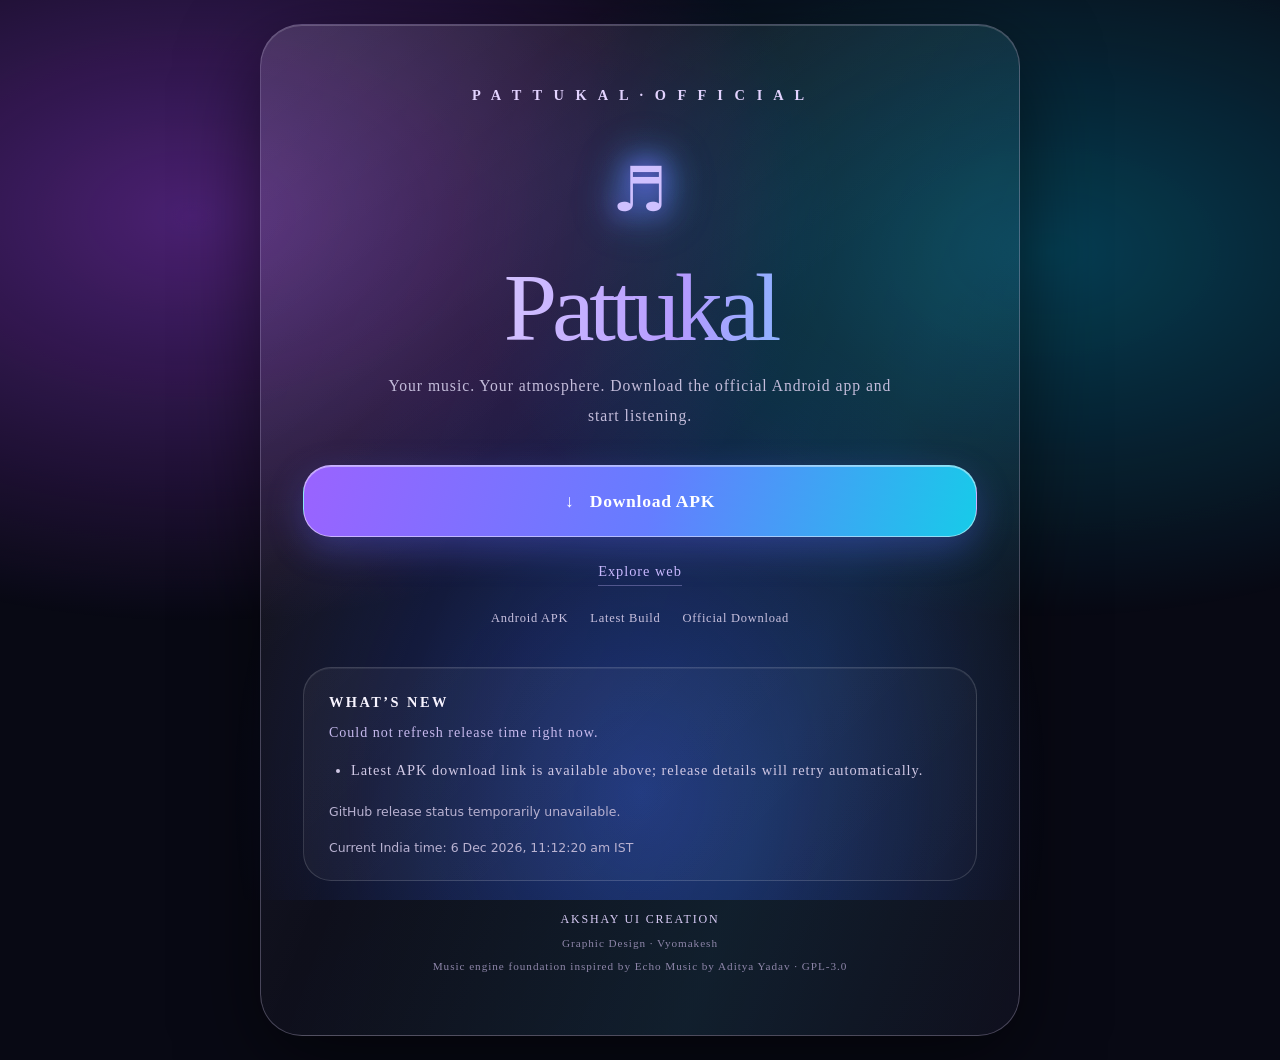
==== docs/index.html @ b59ab459 "Karaoke, liquid Up Next, waves background, slider styles, round like/download, language songs, sharp" ====
<!doctype html><html lang="en"><head><meta charset="utf-8"><meta name="viewport" content="width=device-width,initial-scale=1"><meta name="theme-color" content="#090914"><meta name="description" content="Official Pattukal Android app download, latest APK release time and update notes."><title>Pattukal — Official Music App</title><style>
:root{color-scheme:dark;--text:#f8f4ff;--muted:#c4bddb;--violet:#9c67ff;--cyan:#20d8f2;--blue:#347dff}
*{box-sizing:border-box}body{margin:0;min-height:100svh;padding:24px 14px;background:#080914;color:var(--text);font:16px/1.75 Georgia,"Times New Roman",serif;letter-spacing:.06em;display:flex;justify-content:center;align-items:flex-start}
body:before{content:"";position:fixed;inset:0;z-index:-1;background:radial-gradient(ellipse at 15% 24%,#a34aff66,transparent 42%),radial-gradient(ellipse at 82% 28%,#00c9ff44,transparent 40%),radial-gradient(ellipse at 50% 88%,#3658ff66,transparent 45%);filter:saturate(1.2)}
.shell{position:relative;width:min(760px,100%);padding:clamp(26px,6vw,58px) clamp(20px,4vw,42px);text-align:center;border:1px solid #e4d8ff44;border-radius:42px;background:linear-gradient(145deg,#ffffff17,#ffffff07 42%,#bdaaff0b);box-shadow:0 24px 80px #0008,inset 0 1px #ffffff30;overflow:hidden}
.shell:before{content:"";position:absolute;inset:0;pointer-events:none;border-radius:inherit;background:linear-gradient(110deg,#d7b6ff13,transparent 34%,#23d9ff13 70%,transparent)}
.inner{position:relative}.wordmark{font-size:.9rem;letter-spacing:.28em;font-weight:bold;color:#e3d3ff}.headphones{margin:28px auto 22px;width:100px;height:100px;display:grid;place-items:center;font-family:system-ui,sans-serif;font-size:62px;border-radius:32px;color:#cfc0ff;text-shadow:0 0 24px #8c5dff,0 0 40px #00dfff;filter:drop-shadow(0 0 18px #8261ff66)}
h1{font-size:clamp(3.5rem,11vw,6rem);line-height:1.05;letter-spacing:-.055em;margin:18px 0 12px;font-weight:500;background:linear-gradient(95deg,#f6edff,#b49aff 56%,#45dfff);color:transparent;background-clip:text}
.subtitle{max-width:530px;margin:0 auto;color:var(--muted);font-size:.98rem;line-height:1.9}
.download{display:flex;align-items:center;justify-content:center;gap:12px;width:100%;margin:34px auto 20px;padding:20px 16px;border:1px solid #ffffff80;border-radius:28px;background:linear-gradient(105deg,#9a63ff,#657dff 52%,#17cbe9);color:white;text-decoration:none;font-size:1.1rem;font-weight:bold;letter-spacing:.04em;box-shadow:0 12px 36px #5d68ff55,inset 0 1px #ffffff70;transition:transform .2s,box-shadow .2s}
.download:hover{transform:translateY(-2px);box-shadow:0 18px 42px #31cfff55}.link{display:inline-block;color:#c9b9ff;text-decoration:none;border-bottom:1px solid #c9b9ff55;font-size:.9rem}
.badges{display:flex;justify-content:center;flex-wrap:wrap;gap:22px;margin:22px 0 38px;color:#c9c1df;font-size:.78rem;letter-spacing:.06em}
.update{padding:22px 25px;text-align:left;border:1px solid #ffffff25;border-radius:28px;background:linear-gradient(135deg,#ffffff0c,#ffffff04);box-shadow:inset 0 1px #ffffff12}
.update h2{font-size:.9rem;letter-spacing:.17em;margin:0 0 4px}.stamp{color:#c6b9ed;font-size:.88rem;margin-bottom:12px}.update ul{margin:8px 0 0;padding-left:22px;color:#d0c8e5;font-size:.9rem;overflow-wrap:anywhere}.update li{padding:2px 0 4px}.foot{margin-top:28px;color:#d8cbf5;font-size:.75rem;letter-spacing:.15em}.subfoot{color:#8e86a9;font-size:.7rem;margin-top:4px}.meta{margin-top:14px;color:#b9b2d1;font: .78rem/1.7 system-ui,sans-serif;letter-spacing:0}
@media(max-width:420px){body{padding:16px 10px}.shell{border-radius:32px}.badges{gap:12px}.update{padding:18px}.download{border-radius:22px}}
@media(prefers-reduced-motion:reduce){*,*:before,*:after{transition:none!important}}
</style></head><body><main class="shell"><div class="inner">
<div class="wordmark">P A T T U K A L · O F F I C I A L</div><div class="headphones" aria-hidden="true">♬</div>
<h1>Pattukal</h1><p class="subtitle">Your music. Your atmosphere. Download the official Android app and start listening.</p>
<a class="download" href="https://github.com/T902968/pattukal-listen/releases/download/latest/pattukal.apk">↓ &nbsp; Download APK</a>
<a class="link" href="./pattukal-official-music-app-download.html">Explore web</a>
<div class="badges"><span>Android APK</span><span>Latest Build</span><span>Official Download</span></div>
<section class="update"><h2>WHAT’S NEW</h2><div class="stamp" id="release-time">Loading latest release time…</div><ul id="release-notes"><li>Loading the latest published update notes…</li></ul><div class="meta" id="release-meta">Checking the latest APK from GitHub…</div><div class="meta" id="clock">Current India time: loading…</div></section>
<div class="foot">AKSHAY UI CREATION</div><div class="subfoot">Graphic Design · Vyomakesh</div><div class="subfoot">Music engine foundation inspired by Echo Music by Aditya Yadav · GPL-3.0</div>
</div></main>
<script>
const timeEl=document.getElementById("release-time"),notesEl=document.getElementById("release-notes"),metaEl=document.getElementById("release-meta"),clockEl=document.getElementById("clock");
const timeFmt={dateStyle:"medium",timeStyle:"short",timeZone:"Asia/Kolkata"};
function tick(){clockEl.textContent="Current India time: "+new Intl.DateTimeFormat("en-IN",{dateStyle:"medium",timeStyle:"medium",timeZone:"Asia/Kolkata"}).format(new Date())+" IST"}tick();setInterval(tick,1000);
async function refreshRelease(){try{const res=await fetch("https://api.github.com/repos/T902968/pattukal-listen/releases/tags/latest?t="+Date.now(),{cache:"no-store",headers:{"Accept":"application/vnd.github+json"}});if(!res.ok)throw Error("Release API "+res.status);const r=await res.json();const asset=(r.assets||[]).find(x=>x.name==="pattukal.apk");const d=r.published_at||r.updated_at||r.created_at;timeEl.textContent=d?"Released "+new Intl.DateTimeFormat("en-IN",timeFmt).format(new Date(d))+" IST":"Release time unavailable";const body=(r.body||"").replace(/\\n/g,"\n").replace(/\r/g,"");let items=body.split("\n").map(s=>s.replace(/^\s*[-*•]\s*/,"").trim()).filter(s=>s.length>0&&! /^(new in pattukal:?|pattukal version:|pattukal build:|latest pattukal download\.?|apk built by android ci|release updated:|apk size:|android ci|apk source|source commit|this release is published only)/i.test(s));if(!items.length)items=["Latest update notes will appear here shortly."];notesEl.replaceChildren();for(const item of items.slice(0,24)){const li=document.createElement("li");li.textContent=item;notesEl.appendChild(li)}metaEl.textContent="APK size "+(asset?(asset.size/1048576).toFixed(1)+" MB":"unavailable")+" · Released "+(d?new Intl.DateTimeFormat("en-IN",timeFmt).format(new Date(d))+" IST":"");}catch(e){timeEl.textContent="Could not refresh release time right now.";notesEl.replaceChildren();const li=document.createElement("li");li.textContent="Latest APK download link is available above; release details will retry automatically.";notesEl.appendChild(li);metaEl.textContent="GitHub release status temporarily unavailable."}}
refreshRelease();setInterval(refreshRelease,60000);
</script></body></html>
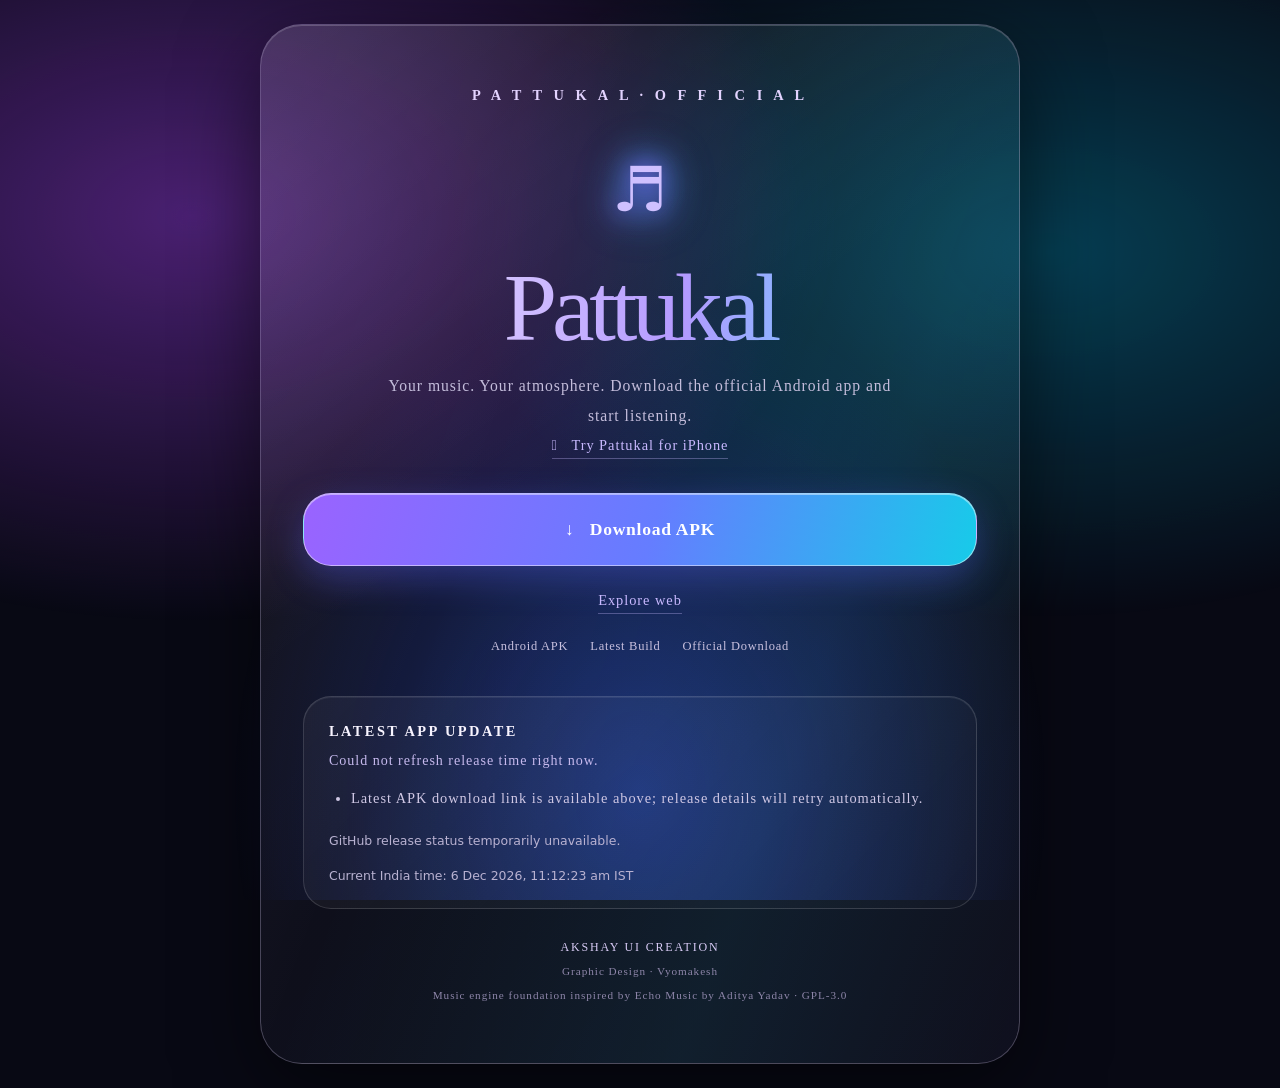
==== commit 11fd146a: "Add iPhone web app link to download page" ====
--- a/docs/index.html
+++ b/docs/index.html
@@ -17,16 +17,16 @@
 </style></head><body><main class="shell"><div class="inner">
 <div class="wordmark">P A T T U K A L · O F F I C I A L</div><div class="headphones" aria-hidden="true">♬</div>
 <h1>Pattukal</h1><p class="subtitle">Your music. Your atmosphere. Download the official Android app and start listening.</p>
-<a class="download" href="https://github.com/T902968/pattukal-listen/releases/download/latest/pattukal.apk">↓ &nbsp; Download APK</a>
+<a class="link" href="../ios/"> &nbsp; Try Pattukal for iPhone</a><a  class="download" href="https://github.com/T902968/pattukal-listen/releases/download/latest/pattukal.apk">↓ &nbsp; Download APK</a>
 <a class="link" href="./pattukal-official-music-app-download.html">Explore web</a>
 <div class="badges"><span>Android APK</span><span>Latest Build</span><span>Official Download</span></div>
-<section class="update"><h2>WHAT’S NEW</h2><div class="stamp" id="release-time">Loading latest release time…</div><ul id="release-notes"><li>Loading the latest published update notes…</li></ul><div class="meta" id="release-meta">Checking the latest APK from GitHub…</div><div class="meta" id="clock">Current India time: loading…</div></section>
+<section class="update"><h2>LATEST APP UPDATE</h2><div class="stamp" id="release-time">Loading latest release time…</div><ul id="release-notes"><li>Loading the latest published update notes…</li></ul><div class="meta" id="release-meta">Checking the latest APK from GitHub…</div><div class="meta" id="clock">Current India time: loading…</div></section>
 <div class="foot">AKSHAY UI CREATION</div><div class="subfoot">Graphic Design · Vyomakesh</div><div class="subfoot">Music engine foundation inspired by Echo Music by Aditya Yadav · GPL-3.0</div>
 </div></main>
 <script>
 const timeEl=document.getElementById("release-time"),notesEl=document.getElementById("release-notes"),metaEl=document.getElementById("release-meta"),clockEl=document.getElementById("clock");
 const timeFmt={dateStyle:"medium",timeStyle:"short",timeZone:"Asia/Kolkata"};
 function tick(){clockEl.textContent="Current India time: "+new Intl.DateTimeFormat("en-IN",{dateStyle:"medium",timeStyle:"medium",timeZone:"Asia/Kolkata"}).format(new Date())+" IST"}tick();setInterval(tick,1000);
-async function refreshRelease(){try{const res=await fetch("https://api.github.com/repos/T902968/pattukal-listen/releases/tags/latest?t="+Date.now(),{cache:"no-store",headers:{"Accept":"application/vnd.github+json"}});if(!res.ok)throw Error("Release API "+res.status);const r=await res.json();const asset=(r.assets||[]).find(x=>x.name==="pattukal.apk");const d=r.published_at||r.updated_at||r.created_at;timeEl.textContent=d?"Released "+new Intl.DateTimeFormat("en-IN",timeFmt).format(new Date(d))+" IST":"Release time unavailable";const body=(r.body||"").replace(/\\n/g,"\n").replace(/\r/g,"");let items=body.split("\n").map(s=>s.replace(/^\s*[-*•]\s*/,"").trim()).filter(s=>s.length>0&&! /^(new in pattukal:?|pattukal version:|pattukal build:|latest pattukal download\.?|apk built by android ci|release updated:|apk size:|android ci|apk source|source commit|this release is published only)/i.test(s));if(!items.length)items=["Latest update notes will appear here shortly."];notesEl.replaceChildren();for(const item of items.slice(0,24)){const li=document.createElement("li");li.textContent=item;notesEl.appendChild(li)}metaEl.textContent="APK size "+(asset?(asset.size/1048576).toFixed(1)+" MB":"unavailable")+" · Released "+(d?new Intl.DateTimeFormat("en-IN",timeFmt).format(new Date(d))+" IST":"");}catch(e){timeEl.textContent="Could not refresh release time right now.";notesEl.replaceChildren();const li=document.createElement("li");li.textContent="Latest APK download link is available above; release details will retry automatically.";notesEl.appendChild(li);metaEl.textContent="GitHub release status temporarily unavailable."}}
+async function refreshRelease(){try{const res=await fetch("https://api.github.com/repos/T902968/pattukal-listen/releases/tags/latest?t="+Date.now(),{cache:"no-store",headers:{"Accept":"application/vnd.github+json"}});if(!res.ok)throw Error("Release API "+res.status);const r=await res.json();const asset=(r.assets||[]).find(x=>x.name==="pattukal.apk");const d=r.published_at||r.updated_at||r.created_at;timeEl.textContent=d?"Released "+new Intl.DateTimeFormat("en-IN",timeFmt).format(new Date(d))+" IST":"Release time unavailable";const body=(r.body||"").replace(/\\n/g,"\n").replace(/\r/g,"");let items=body.split("\n").map(s=>s.replace(/^\s*[-*•]\s*/,"").trim()).filter(s=>s.length>0&&! /^(new in pattukal:?|pattukal version:|pattukal build:|latest pattukal download\.?|apk built by android ci|release updated:|this release is published only)/i.test(s));if(!items.length)items=["Pattukal Music Info: quick access to song, album, and artist details.","Pattukal Daily Mix and Pattukal Taste AI: clearer taste-based music discovery labels.","Skip This Forever: clearer controls for managing blocked artists.","Pattukal Extensions: extension-source settings and playback stream-resolution fallback.","Pattukal Flex Speed: playback speed control from 0.25x to 2x with linked pitch.","Pattukal Hi-Fi Output: clearer USB DAC output settings."];notesEl.replaceChildren();for(const item of items.slice(0,5)){const li=document.createElement("li");li.textContent=item;notesEl.appendChild(li)}metaEl.textContent="Build "+(r.tag_name||"latest")+" · APK "+(asset?(asset.size/1048576).toFixed(1)+" MB":"details unavailable")+" · Auto-refreshes every minute";}catch(e){timeEl.textContent="Could not refresh release time right now.";notesEl.replaceChildren();const li=document.createElement("li");li.textContent="Latest APK download link is available above; release details will retry automatically.";notesEl.appendChild(li);metaEl.textContent="GitHub release status temporarily unavailable."}}
 refreshRelease();setInterval(refreshRelease,60000);
 </script></body></html>
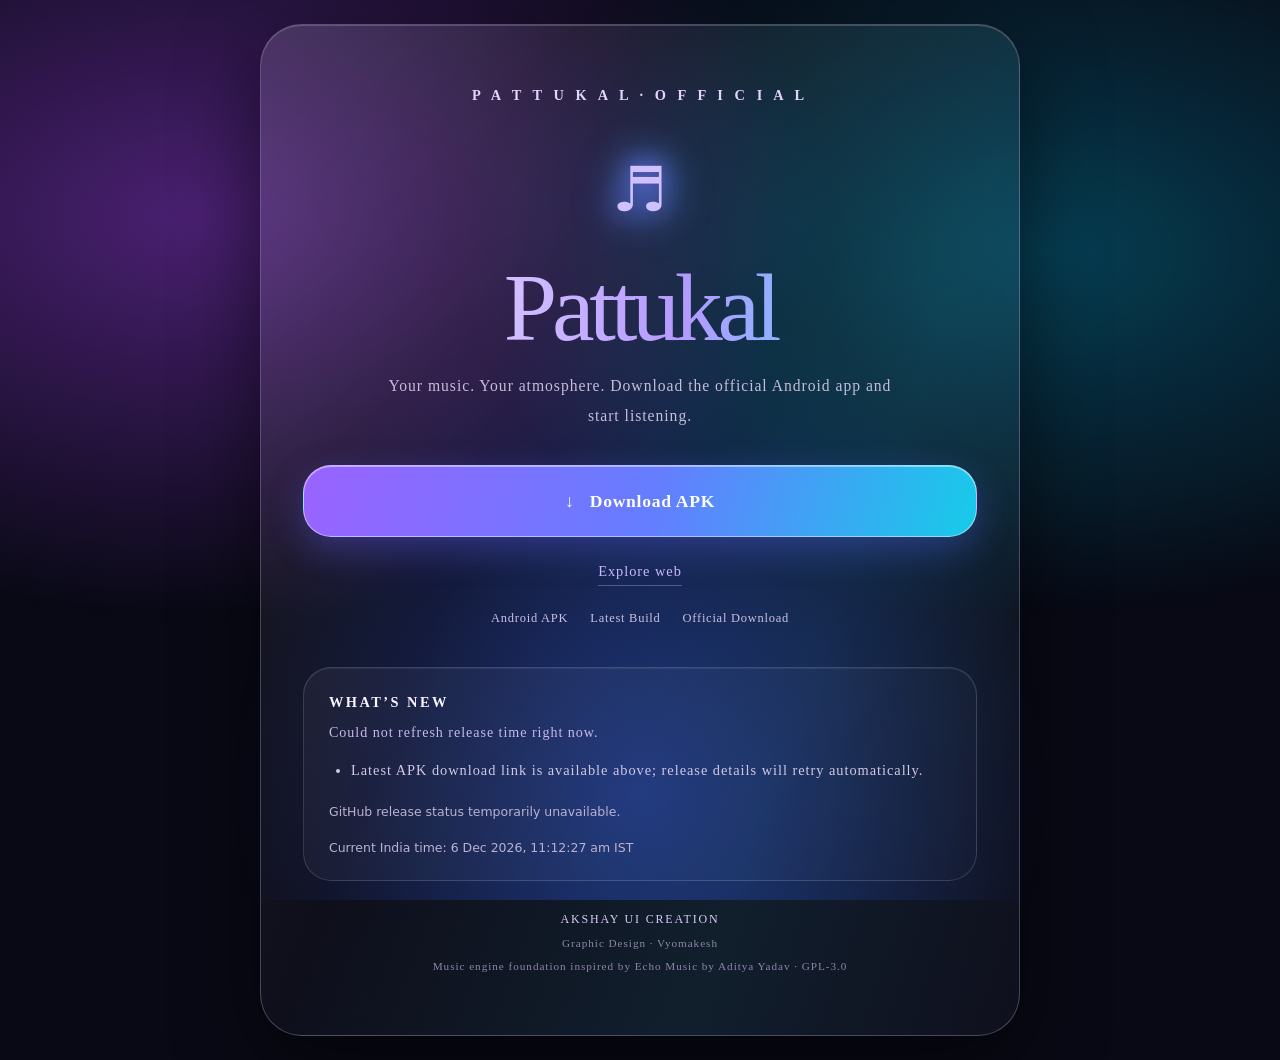
==== commit 34f0ba44: "Karaoke lyrics stage, liquid Up Next, slider styles, round like/download, no outlines, sharper Kai, " ====
--- a/docs/index.html
+++ b/docs/index.html
@@ -17,16 +17,16 @@
 </style></head><body><main class="shell"><div class="inner">
 <div class="wordmark">P A T T U K A L · O F F I C I A L</div><div class="headphones" aria-hidden="true">♬</div>
 <h1>Pattukal</h1><p class="subtitle">Your music. Your atmosphere. Download the official Android app and start listening.</p>
-<a class="link" href="../ios/"> &nbsp; Try Pattukal for iPhone</a><a  class="download" href="https://github.com/T902968/pattukal-listen/releases/download/latest/pattukal.apk">↓ &nbsp; Download APK</a>
+<a class="download" href="https://github.com/T902968/pattukal-listen/releases/download/latest/pattukal.apk">↓ &nbsp; Download APK</a>
 <a class="link" href="./pattukal-official-music-app-download.html">Explore web</a>
 <div class="badges"><span>Android APK</span><span>Latest Build</span><span>Official Download</span></div>
-<section class="update"><h2>LATEST APP UPDATE</h2><div class="stamp" id="release-time">Loading latest release time…</div><ul id="release-notes"><li>Loading the latest published update notes…</li></ul><div class="meta" id="release-meta">Checking the latest APK from GitHub…</div><div class="meta" id="clock">Current India time: loading…</div></section>
+<section class="update"><h2>WHAT’S NEW</h2><div class="stamp" id="release-time">Loading latest release time…</div><ul id="release-notes"><li>Loading the latest published update notes…</li></ul><div class="meta" id="release-meta">Checking the latest APK from GitHub…</div><div class="meta" id="clock">Current India time: loading…</div></section>
 <div class="foot">AKSHAY UI CREATION</div><div class="subfoot">Graphic Design · Vyomakesh</div><div class="subfoot">Music engine foundation inspired by Echo Music by Aditya Yadav · GPL-3.0</div>
 </div></main>
 <script>
 const timeEl=document.getElementById("release-time"),notesEl=document.getElementById("release-notes"),metaEl=document.getElementById("release-meta"),clockEl=document.getElementById("clock");
 const timeFmt={dateStyle:"medium",timeStyle:"short",timeZone:"Asia/Kolkata"};
 function tick(){clockEl.textContent="Current India time: "+new Intl.DateTimeFormat("en-IN",{dateStyle:"medium",timeStyle:"medium",timeZone:"Asia/Kolkata"}).format(new Date())+" IST"}tick();setInterval(tick,1000);
-async function refreshRelease(){try{const res=await fetch("https://api.github.com/repos/T902968/pattukal-listen/releases/tags/latest?t="+Date.now(),{cache:"no-store",headers:{"Accept":"application/vnd.github+json"}});if(!res.ok)throw Error("Release API "+res.status);const r=await res.json();const asset=(r.assets||[]).find(x=>x.name==="pattukal.apk");const d=r.published_at||r.updated_at||r.created_at;timeEl.textContent=d?"Released "+new Intl.DateTimeFormat("en-IN",timeFmt).format(new Date(d))+" IST":"Release time unavailable";const body=(r.body||"").replace(/\\n/g,"\n").replace(/\r/g,"");let items=body.split("\n").map(s=>s.replace(/^\s*[-*•]\s*/,"").trim()).filter(s=>s.length>0&&! /^(new in pattukal:?|pattukal version:|pattukal build:|latest pattukal download\.?|apk built by android ci|release updated:|this release is published only)/i.test(s));if(!items.length)items=["Pattukal Music Info: quick access to song, album, and artist details.","Pattukal Daily Mix and Pattukal Taste AI: clearer taste-based music discovery labels.","Skip This Forever: clearer controls for managing blocked artists.","Pattukal Extensions: extension-source settings and playback stream-resolution fallback.","Pattukal Flex Speed: playback speed control from 0.25x to 2x with linked pitch.","Pattukal Hi-Fi Output: clearer USB DAC output settings."];notesEl.replaceChildren();for(const item of items.slice(0,5)){const li=document.createElement("li");li.textContent=item;notesEl.appendChild(li)}metaEl.textContent="Build "+(r.tag_name||"latest")+" · APK "+(asset?(asset.size/1048576).toFixed(1)+" MB":"details unavailable")+" · Auto-refreshes every minute";}catch(e){timeEl.textContent="Could not refresh release time right now.";notesEl.replaceChildren();const li=document.createElement("li");li.textContent="Latest APK download link is available above; release details will retry automatically.";notesEl.appendChild(li);metaEl.textContent="GitHub release status temporarily unavailable."}}
+async function refreshRelease(){try{const res=await fetch("https://api.github.com/repos/T902968/pattukal-listen/releases/tags/latest?t="+Date.now(),{cache:"no-store",headers:{"Accept":"application/vnd.github+json"}});if(!res.ok)throw Error("Release API "+res.status);const r=await res.json();const asset=(r.assets||[]).find(x=>x.name==="pattukal.apk");const d=r.published_at||r.updated_at||r.created_at;timeEl.textContent=d?"Released "+new Intl.DateTimeFormat("en-IN",timeFmt).format(new Date(d))+" IST":"Release time unavailable";const body=(r.body||"").replace(/\\n/g,"\n").replace(/\r/g,"");let items=body.split("\n").map(s=>s.replace(/^\s*[-*•]\s*/,"").trim()).filter(s=>s.length>0&&! /^(new in pattukal:?|pattukal version:|pattukal build:|latest pattukal download\.?|apk built by android ci|release updated:|apk size:|android ci|apk source|source commit|this release is published only)/i.test(s));if(!items.length)items=["Latest update notes will appear here shortly."];notesEl.replaceChildren();for(const item of items.slice(0,24)){const li=document.createElement("li");li.textContent=item;notesEl.appendChild(li)}metaEl.textContent="APK size "+(asset?(asset.size/1048576).toFixed(1)+" MB":"unavailable")+" · Released "+(d?new Intl.DateTimeFormat("en-IN",timeFmt).format(new Date(d))+" IST":"");}catch(e){timeEl.textContent="Could not refresh release time right now.";notesEl.replaceChildren();const li=document.createElement("li");li.textContent="Latest APK download link is available above; release details will retry automatically.";notesEl.appendChild(li);metaEl.textContent="GitHub release status temporarily unavailable."}}
 refreshRelease();setInterval(refreshRelease,60000);
 </script></body></html>
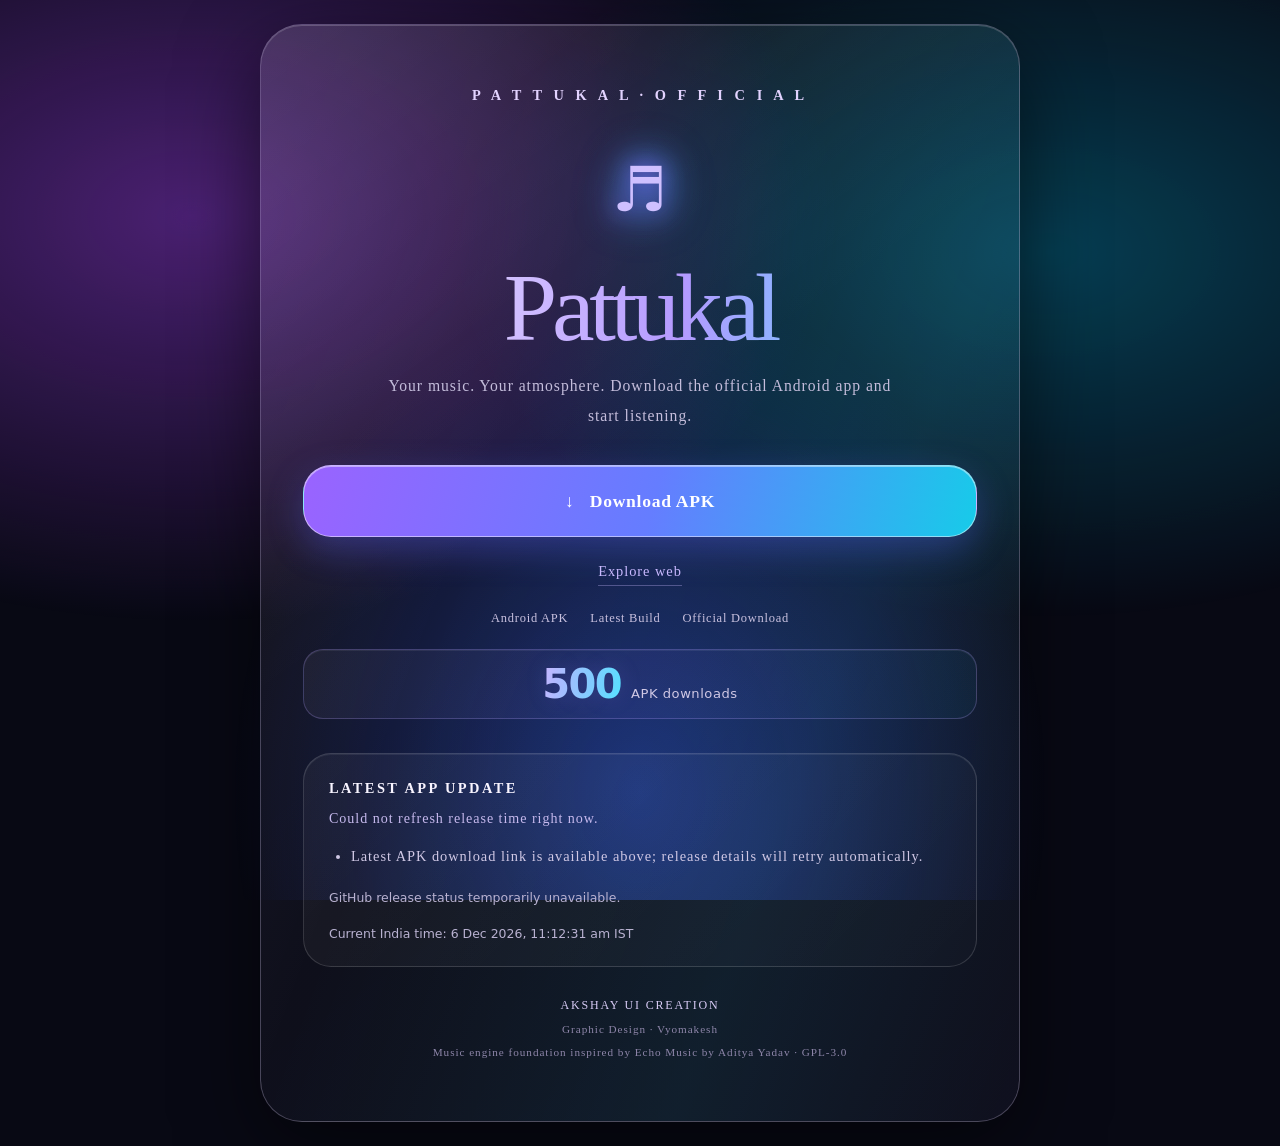
==== commit 73074ede: "Add live APK download counter starting at 500" ====
--- a/docs/index.html
+++ b/docs/index.html
@@ -10,6 +10,7 @@
 .download{display:flex;align-items:center;justify-content:center;gap:12px;width:100%;margin:34px auto 20px;padding:20px 16px;border:1px solid #ffffff80;border-radius:28px;background:linear-gradient(105deg,#9a63ff,#657dff 52%,#17cbe9);color:white;text-decoration:none;font-size:1.1rem;font-weight:bold;letter-spacing:.04em;box-shadow:0 12px 36px #5d68ff55,inset 0 1px #ffffff70;transition:transform .2s,box-shadow .2s}
 .download:hover{transform:translateY(-2px);box-shadow:0 18px 42px #31cfff55}.link{display:inline-block;color:#c9b9ff;text-decoration:none;border-bottom:1px solid #c9b9ff55;font-size:.9rem}
 .badges{display:flex;justify-content:center;flex-wrap:wrap;gap:22px;margin:22px 0 38px;color:#c9c1df;font-size:.78rem;letter-spacing:.06em}
+.download-counter{display:flex;align-items:baseline;justify-content:center;gap:10px;margin:-18px 0 34px;padding:14px 18px;border:1px solid #b9a1ff40;border-radius:20px;background:linear-gradient(120deg,#ffffff0c,#8d72ff12,#24d9f20b);box-shadow:inset 0 1px #ffffff12}.counter-number{font:700 clamp(1.8rem,6vw,2.5rem)/1 system-ui,sans-serif;letter-spacing:-.04em;background:linear-gradient(100deg,#cbb7ff,#53e7ff);color:transparent;background-clip:text;text-shadow:0 0 22px #8b72ff33}.counter-label{font: .82rem/1.4 system-ui,sans-serif;letter-spacing:.04em;color:#d0c8e5}
 .update{padding:22px 25px;text-align:left;border:1px solid #ffffff25;border-radius:28px;background:linear-gradient(135deg,#ffffff0c,#ffffff04);box-shadow:inset 0 1px #ffffff12}
 .update h2{font-size:.9rem;letter-spacing:.17em;margin:0 0 4px}.stamp{color:#c6b9ed;font-size:.88rem;margin-bottom:12px}.update ul{margin:8px 0 0;padding-left:22px;color:#d0c8e5;font-size:.9rem;overflow-wrap:anywhere}.update li{padding:2px 0 4px}.foot{margin-top:28px;color:#d8cbf5;font-size:.75rem;letter-spacing:.15em}.subfoot{color:#8e86a9;font-size:.7rem;margin-top:4px}.meta{margin-top:14px;color:#b9b2d1;font: .78rem/1.7 system-ui,sans-serif;letter-spacing:0}
 @media(max-width:420px){body{padding:16px 10px}.shell{border-radius:32px}.badges{gap:12px}.update{padding:18px}.download{border-radius:22px}}
@@ -20,13 +21,14 @@
 <a class="download" href="https://github.com/T902968/pattukal-listen/releases/download/latest/pattukal.apk">↓ &nbsp; Download APK</a>
 <a class="link" href="./pattukal-official-music-app-download.html">Explore web</a>
 <div class="badges"><span>Android APK</span><span>Latest Build</span><span>Official Download</span></div>
-<section class="update"><h2>WHAT’S NEW</h2><div class="stamp" id="release-time">Loading latest release time…</div><ul id="release-notes"><li>Loading the latest published update notes…</li></ul><div class="meta" id="release-meta">Checking the latest APK from GitHub…</div><div class="meta" id="clock">Current India time: loading…</div></section>
+<div class="download-counter" aria-live="polite"><span class="counter-number" id="download-count">500</span><span class="counter-label">APK downloads</span></div>
+<section class="update"><h2>LATEST APP UPDATE</h2><div class="stamp" id="release-time">Loading latest release time…</div><ul id="release-notes"><li>Loading the latest published update notes…</li></ul><div class="meta" id="release-meta">Checking the latest APK from GitHub…</div><div class="meta" id="clock">Current India time: loading…</div></section>
 <div class="foot">AKSHAY UI CREATION</div><div class="subfoot">Graphic Design · Vyomakesh</div><div class="subfoot">Music engine foundation inspired by Echo Music by Aditya Yadav · GPL-3.0</div>
 </div></main>
 <script>
-const timeEl=document.getElementById("release-time"),notesEl=document.getElementById("release-notes"),metaEl=document.getElementById("release-meta"),clockEl=document.getElementById("clock");
+const timeEl=document.getElementById("release-time"),notesEl=document.getElementById("release-notes"),metaEl=document.getElementById("release-meta"),clockEl=document.getElementById("clock"),downloadCountEl=document.getElementById("download-count");
 const timeFmt={dateStyle:"medium",timeStyle:"short",timeZone:"Asia/Kolkata"};
 function tick(){clockEl.textContent="Current India time: "+new Intl.DateTimeFormat("en-IN",{dateStyle:"medium",timeStyle:"medium",timeZone:"Asia/Kolkata"}).format(new Date())+" IST"}tick();setInterval(tick,1000);
-async function refreshRelease(){try{const res=await fetch("https://api.github.com/repos/T902968/pattukal-listen/releases/tags/latest?t="+Date.now(),{cache:"no-store",headers:{"Accept":"application/vnd.github+json"}});if(!res.ok)throw Error("Release API "+res.status);const r=await res.json();const asset=(r.assets||[]).find(x=>x.name==="pattukal.apk");const d=r.published_at||r.updated_at||r.created_at;timeEl.textContent=d?"Released "+new Intl.DateTimeFormat("en-IN",timeFmt).format(new Date(d))+" IST":"Release time unavailable";const body=(r.body||"").replace(/\\n/g,"\n").replace(/\r/g,"");let items=body.split("\n").map(s=>s.replace(/^\s*[-*•]\s*/,"").trim()).filter(s=>s.length>0&&! /^(new in pattukal:?|pattukal version:|pattukal build:|latest pattukal download\.?|apk built by android ci|release updated:|apk size:|android ci|apk source|source commit|this release is published only)/i.test(s));if(!items.length)items=["Latest update notes will appear here shortly."];notesEl.replaceChildren();for(const item of items.slice(0,24)){const li=document.createElement("li");li.textContent=item;notesEl.appendChild(li)}metaEl.textContent="APK size "+(asset?(asset.size/1048576).toFixed(1)+" MB":"unavailable")+" · Released "+(d?new Intl.DateTimeFormat("en-IN",timeFmt).format(new Date(d))+" IST":"");}catch(e){timeEl.textContent="Could not refresh release time right now.";notesEl.replaceChildren();const li=document.createElement("li");li.textContent="Latest APK download link is available above; release details will retry automatically.";notesEl.appendChild(li);metaEl.textContent="GitHub release status temporarily unavailable."}}
+async function refreshRelease(){try{const res=await fetch("https://api.github.com/repos/T902968/pattukal-listen/releases/tags/latest?t="+Date.now(),{cache:"no-store",headers:{"Accept":"application/vnd.github+json"}});if(!res.ok)throw Error("Release API "+res.status);const r=await res.json();const asset=(r.assets||[]).find(x=>x.name==="pattukal.apk");if(downloadCountEl){const actualDownloads=asset&&Number.isFinite(Number(asset.download_count))?Number(asset.download_count):0;downloadCountEl.textContent=(500+actualDownloads).toLocaleString("en-IN");}const d=r.published_at||r.updated_at||r.created_at;timeEl.textContent=d?"Released "+new Intl.DateTimeFormat("en-IN",timeFmt).format(new Date(d))+" IST":"Release time unavailable";const body=(r.body||"").replace(/\\n/g,"\n").replace(/\r/g,"");let items=body.split("\n").map(s=>s.replace(/^\s*[-*•]\s*/,"").trim()).filter(s=>s.length>0&&! /^(new in pattukal:?|pattukal version:|pattukal build:|latest pattukal download\.?|apk built by android ci|release updated:|this release is published only)/i.test(s));if(!items.length)items=["Pattukal Music Info: quick access to song, album, and artist details.","Pattukal Daily Mix and Pattukal Taste AI: clearer taste-based music discovery labels.","Skip This Forever: clearer controls for managing blocked artists.","Pattukal Extensions: extension-source settings and playback stream-resolution fallback.","Pattukal Flex Speed: playback speed control from 0.25x to 2x with linked pitch.","Pattukal Hi-Fi Output: clearer USB DAC output settings."];notesEl.replaceChildren();for(const item of items.slice(0,5)){const li=document.createElement("li");li.textContent=item;notesEl.appendChild(li)}metaEl.textContent="Build "+(r.tag_name||"latest")+" · APK "+(asset?(asset.size/1048576).toFixed(1)+" MB":"details unavailable")+" · Auto-refreshes every minute";}catch(e){timeEl.textContent="Could not refresh release time right now.";notesEl.replaceChildren();const li=document.createElement("li");li.textContent="Latest APK download link is available above; release details will retry automatically.";notesEl.appendChild(li);metaEl.textContent="GitHub release status temporarily unavailable."}}
 refreshRelease();setInterval(refreshRelease,60000);
 </script></body></html>
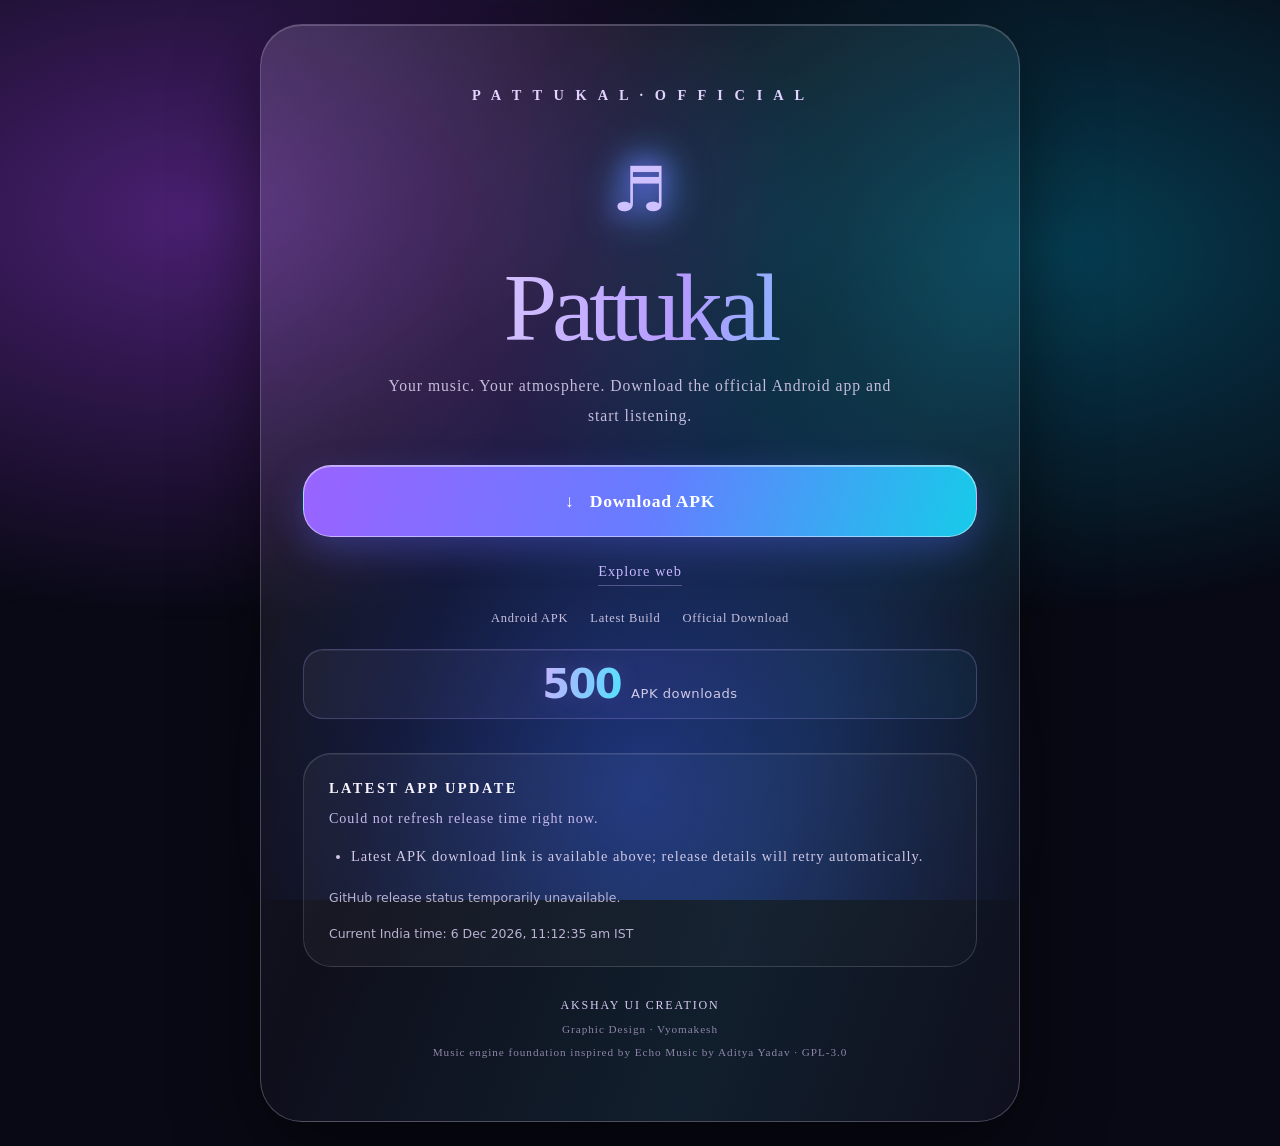
==== commit 77b06874: "Update website What's New without publishing an APK" ====
--- a/docs/index.html
+++ b/docs/index.html
@@ -29,6 +29,6 @@
 const timeEl=document.getElementById("release-time"),notesEl=document.getElementById("release-notes"),metaEl=document.getElementById("release-meta"),clockEl=document.getElementById("clock"),downloadCountEl=document.getElementById("download-count");
 const timeFmt={dateStyle:"medium",timeStyle:"short",timeZone:"Asia/Kolkata"};
 function tick(){clockEl.textContent="Current India time: "+new Intl.DateTimeFormat("en-IN",{dateStyle:"medium",timeStyle:"medium",timeZone:"Asia/Kolkata"}).format(new Date())+" IST"}tick();setInterval(tick,1000);
-async function refreshRelease(){try{const res=await fetch("https://api.github.com/repos/T902968/pattukal-listen/releases/tags/latest?t="+Date.now(),{cache:"no-store",headers:{"Accept":"application/vnd.github+json"}});if(!res.ok)throw Error("Release API "+res.status);const r=await res.json();const asset=(r.assets||[]).find(x=>x.name==="pattukal.apk");if(downloadCountEl){const actualDownloads=asset&&Number.isFinite(Number(asset.download_count))?Number(asset.download_count):0;downloadCountEl.textContent=(500+actualDownloads).toLocaleString("en-IN");}const d=r.published_at||r.updated_at||r.created_at;timeEl.textContent=d?"Released "+new Intl.DateTimeFormat("en-IN",timeFmt).format(new Date(d))+" IST":"Release time unavailable";const body=(r.body||"").replace(/\\n/g,"\n").replace(/\r/g,"");let items=body.split("\n").map(s=>s.replace(/^\s*[-*•]\s*/,"").trim()).filter(s=>s.length>0&&! /^(new in pattukal:?|pattukal version:|pattukal build:|latest pattukal download\.?|apk built by android ci|release updated:|this release is published only)/i.test(s));if(!items.length)items=["Pattukal Music Info: quick access to song, album, and artist details.","Pattukal Daily Mix and Pattukal Taste AI: clearer taste-based music discovery labels.","Skip This Forever: clearer controls for managing blocked artists.","Pattukal Extensions: extension-source settings and playback stream-resolution fallback.","Pattukal Flex Speed: playback speed control from 0.25x to 2x with linked pitch.","Pattukal Hi-Fi Output: clearer USB DAC output settings."];notesEl.replaceChildren();for(const item of items.slice(0,5)){const li=document.createElement("li");li.textContent=item;notesEl.appendChild(li)}metaEl.textContent="Build "+(r.tag_name||"latest")+" · APK "+(asset?(asset.size/1048576).toFixed(1)+" MB":"details unavailable")+" · Auto-refreshes every minute";}catch(e){timeEl.textContent="Could not refresh release time right now.";notesEl.replaceChildren();const li=document.createElement("li");li.textContent="Latest APK download link is available above; release details will retry automatically.";notesEl.appendChild(li);metaEl.textContent="GitHub release status temporarily unavailable."}}
+async function refreshRelease(){try{const res=await fetch("https://api.github.com/repos/T902968/pattukal-listen/releases/tags/latest?t="+Date.now(),{cache:"no-store",headers:{"Accept":"application/vnd.github+json"}});if(!res.ok)throw Error("Release API "+res.status);const r=await res.json();const asset=(r.assets||[]).find(x=>x.name==="pattukal.apk");if(downloadCountEl){const actualDownloads=asset&&Number.isFinite(Number(asset.download_count))?Number(asset.download_count):0;downloadCountEl.textContent=(500+actualDownloads).toLocaleString("en-IN");}const d=r.published_at||r.updated_at||r.created_at;timeEl.textContent=d?"Released "+new Intl.DateTimeFormat("en-IN",timeFmt).format(new Date(d))+" IST":"Release time unavailable";const body=(r.body||"").replace(/\\n/g,"\n").replace(/\r/g,"");const items=["Karaoke mode reduces centre-panned vocals and can show Indic lyrics in Roman letters; Karaoke opens Cinema lyrics.","Music-language choices personalize Home discovery rows and the AI feed while keeping the app interface in English.","Home Music Cube surfaces selected songs, preferred-language tracks or Quick Picks; choose six songs for the cube.","Liquid Glass player polish: a calmer Play Next queue, glass controls, animated like/download buttons and a refined seek bar.","Cinema and Ambience controls are easier to reach; Ambience follows music pause/play and uses higher-quality 44.1 kHz synthesis.","New player scenes include Snowland, Tokyo, Fireworks, Car Drift and Lava Flow, with wave/rain-drop effects and vinyl-disc thumbnails.","Luna and Kai companion improvements include voice and streaming chat, music commands, movement/dance reactions and refreshed voices.","The selected Pattukal app icon is kept consistent in notifications; the official icon and gallery icon option are preserved.","Report a Bug now surfaces delivery failures accurately; SponsorBlock defaults on and hidden thumbnails fall back to the app icon.","Player and Settings refinements include a clearer background picker, smoother transitions and more polished queue/player controls.","Pattukal Music Info, Daily Mix, Taste AI, Skip This Forever, Extensions, Flex Speed (0.25x–2x) and Hi-Fi Output remain part of the feature set."];notesEl.replaceChildren();for(const item of items.slice(0,11)){const li=document.createElement("li");li.textContent=item;notesEl.appendChild(li)}metaEl.textContent="Build "+(r.tag_name||"latest")+" · APK "+(asset?(asset.size/1048576).toFixed(1)+" MB":"details unavailable")+" · Auto-refreshes every minute";}catch(e){timeEl.textContent="Could not refresh release time right now.";notesEl.replaceChildren();const li=document.createElement("li");li.textContent="Latest APK download link is available above; release details will retry automatically.";notesEl.appendChild(li);metaEl.textContent="GitHub release status temporarily unavailable."}}
 refreshRelease();setInterval(refreshRelease,60000);
 </script></body></html>
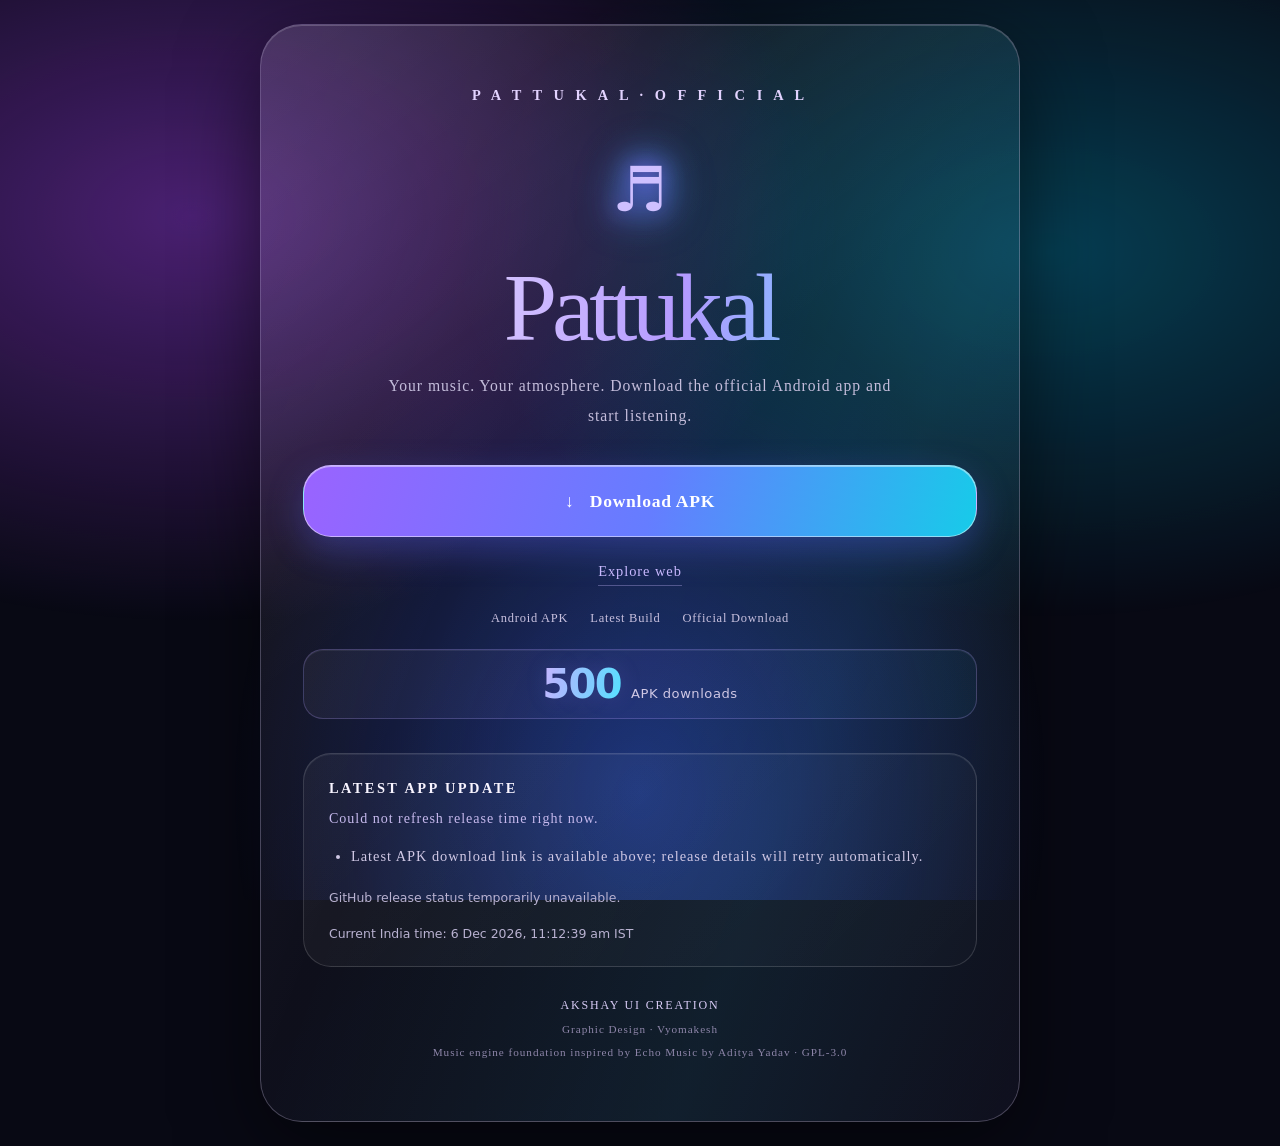
==== commit 56264efc: "Impacted is the default font; add Spotabe, Payback and Soopafre Co-Authored-By: Claude Sonnet 5.5 <n" ====
--- a/docs/index.html
+++ b/docs/index.html
@@ -29,6 +29,6 @@
 const timeEl=document.getElementById("release-time"),notesEl=document.getElementById("release-notes"),metaEl=document.getElementById("release-meta"),clockEl=document.getElementById("clock"),downloadCountEl=document.getElementById("download-count");
 const timeFmt={dateStyle:"medium",timeStyle:"short",timeZone:"Asia/Kolkata"};
 function tick(){clockEl.textContent="Current India time: "+new Intl.DateTimeFormat("en-IN",{dateStyle:"medium",timeStyle:"medium",timeZone:"Asia/Kolkata"}).format(new Date())+" IST"}tick();setInterval(tick,1000);
-async function refreshRelease(){try{const res=await fetch("https://api.github.com/repos/T902968/pattukal-listen/releases/tags/latest?t="+Date.now(),{cache:"no-store",headers:{"Accept":"application/vnd.github+json"}});if(!res.ok)throw Error("Release API "+res.status);const r=await res.json();const asset=(r.assets||[]).find(x=>x.name==="pattukal.apk");if(downloadCountEl){const actualDownloads=asset&&Number.isFinite(Number(asset.download_count))?Number(asset.download_count):0;downloadCountEl.textContent=(500+actualDownloads).toLocaleString("en-IN");}const d=r.published_at||r.updated_at||r.created_at;timeEl.textContent=d?"Released "+new Intl.DateTimeFormat("en-IN",timeFmt).format(new Date(d))+" IST":"Release time unavailable";const body=(r.body||"").replace(/\\n/g,"\n").replace(/\r/g,"");const items=["Karaoke mode reduces centre-panned vocals and can show Indic lyrics in Roman letters; Karaoke opens Cinema lyrics.","Music-language choices personalize Home discovery rows and the AI feed while keeping the app interface in English.","Home Music Cube surfaces selected songs, preferred-language tracks or Quick Picks; choose six songs for the cube.","Liquid Glass player polish: a calmer Play Next queue, glass controls, animated like/download buttons and a refined seek bar.","Cinema and Ambience controls are easier to reach; Ambience follows music pause/play and uses higher-quality 44.1 kHz synthesis.","New player scenes include Snowland, Tokyo, Fireworks, Car Drift and Lava Flow, with wave/rain-drop effects and vinyl-disc thumbnails.","Luna and Kai companion improvements include voice and streaming chat, music commands, movement/dance reactions and refreshed voices.","The selected Pattukal app icon is kept consistent in notifications; the official icon and gallery icon option are preserved.","Report a Bug now surfaces delivery failures accurately; SponsorBlock defaults on and hidden thumbnails fall back to the app icon.","Player and Settings refinements include a clearer background picker, smoother transitions and more polished queue/player controls.","Pattukal Music Info, Daily Mix, Taste AI, Skip This Forever, Extensions, Flex Speed (0.25x–2x) and Hi-Fi Output remain part of the feature set."];notesEl.replaceChildren();for(const item of items.slice(0,11)){const li=document.createElement("li");li.textContent=item;notesEl.appendChild(li)}metaEl.textContent="Build "+(r.tag_name||"latest")+" · APK "+(asset?(asset.size/1048576).toFixed(1)+" MB":"details unavailable")+" · Auto-refreshes every minute";}catch(e){timeEl.textContent="Could not refresh release time right now.";notesEl.replaceChildren();const li=document.createElement("li");li.textContent="Latest APK download link is available above; release details will retry automatically.";notesEl.appendChild(li);metaEl.textContent="GitHub release status temporarily unavailable."}}
+async function refreshRelease(){try{const res=await fetch("https://api.github.com/repos/T902968/pattukal-listen/releases/tags/latest?t="+Date.now(),{cache:"no-store",headers:{"Accept":"application/vnd.github+json"}});if(!res.ok)throw Error("Release API "+res.status);const r=await res.json();const asset=(r.assets||[]).find(x=>x.name==="pattukal.apk");if(downloadCountEl){const actualDownloads=asset&&Number.isFinite(Number(asset.download_count))?Number(asset.download_count):0;downloadCountEl.textContent=(500+actualDownloads).toLocaleString("en-IN");}const d=r.published_at||r.updated_at||r.created_at;timeEl.textContent=d?"Released "+new Intl.DateTimeFormat("en-IN",timeFmt).format(new Date(d))+" IST":"Release time unavailable";const body=(r.body||"").replace(/\\n/g,"\n").replace(/\r/g,"");const items=["Default font changed"];notesEl.replaceChildren();for(const item of items.slice(0,11)){const li=document.createElement("li");li.textContent=item;notesEl.appendChild(li)}metaEl.textContent="Build "+(r.tag_name||"latest")+" · APK "+(asset?(asset.size/1048576).toFixed(1)+" MB":"details unavailable")+" · Auto-refreshes every minute";}catch(e){timeEl.textContent="Could not refresh release time right now.";notesEl.replaceChildren();const li=document.createElement("li");li.textContent="Latest APK download link is available above; release details will retry automatically.";notesEl.appendChild(li);metaEl.textContent="GitHub release status temporarily unavailable."}}
 refreshRelease();setInterval(refreshRelease,60000);
 </script></body></html>
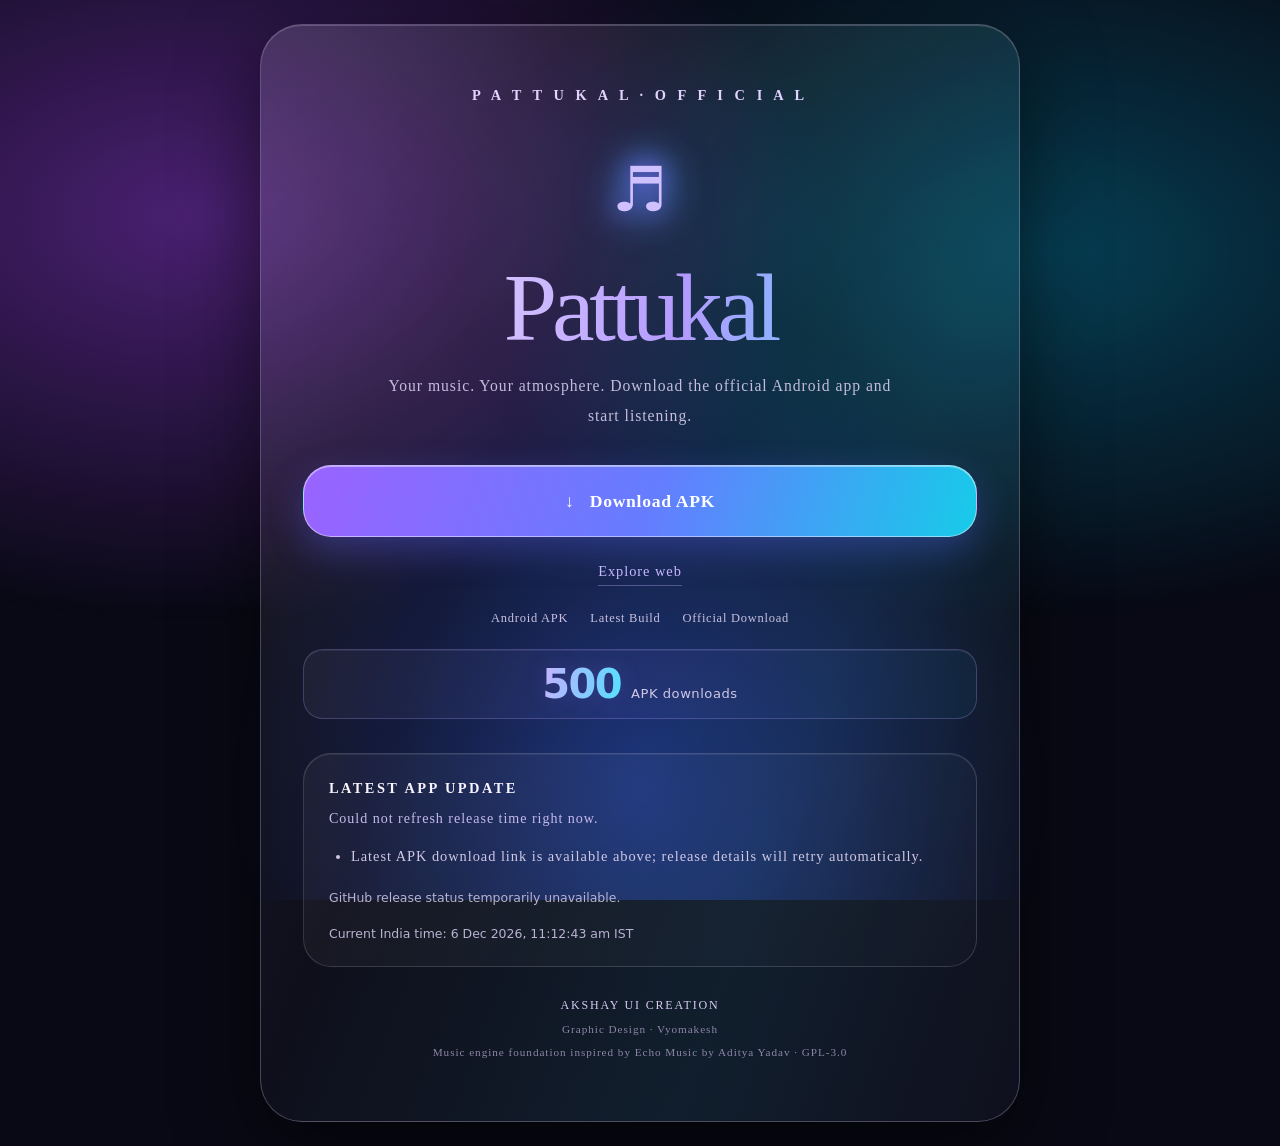
==== commit a676be31: "Keep the website download counter across releases Co-Authored-By: Claude Sonnet 5.5 <noreply@anthrop" ====
--- a/docs/index.html
+++ b/docs/index.html
@@ -29,6 +29,6 @@
 const timeEl=document.getElementById("release-time"),notesEl=document.getElementById("release-notes"),metaEl=document.getElementById("release-meta"),clockEl=document.getElementById("clock"),downloadCountEl=document.getElementById("download-count");
 const timeFmt={dateStyle:"medium",timeStyle:"short",timeZone:"Asia/Kolkata"};
 function tick(){clockEl.textContent="Current India time: "+new Intl.DateTimeFormat("en-IN",{dateStyle:"medium",timeStyle:"medium",timeZone:"Asia/Kolkata"}).format(new Date())+" IST"}tick();setInterval(tick,1000);
-async function refreshRelease(){try{const res=await fetch("https://api.github.com/repos/T902968/pattukal-listen/releases/tags/latest?t="+Date.now(),{cache:"no-store",headers:{"Accept":"application/vnd.github+json"}});if(!res.ok)throw Error("Release API "+res.status);const r=await res.json();const asset=(r.assets||[]).find(x=>x.name==="pattukal.apk");if(downloadCountEl){const actualDownloads=asset&&Number.isFinite(Number(asset.download_count))?Number(asset.download_count):0;downloadCountEl.textContent=(500+actualDownloads).toLocaleString("en-IN");}const d=r.published_at||r.updated_at||r.created_at;timeEl.textContent=d?"Released "+new Intl.DateTimeFormat("en-IN",timeFmt).format(new Date(d))+" IST":"Release time unavailable";const body=(r.body||"").replace(/\\n/g,"\n").replace(/\r/g,"");const items=["Default font changed"];notesEl.replaceChildren();for(const item of items.slice(0,11)){const li=document.createElement("li");li.textContent=item;notesEl.appendChild(li)}metaEl.textContent="Build "+(r.tag_name||"latest")+" · APK "+(asset?(asset.size/1048576).toFixed(1)+" MB":"details unavailable")+" · Auto-refreshes every minute";}catch(e){timeEl.textContent="Could not refresh release time right now.";notesEl.replaceChildren();const li=document.createElement("li");li.textContent="Latest APK download link is available above; release details will retry automatically.";notesEl.appendChild(li);metaEl.textContent="GitHub release status temporarily unavailable."}}
+async function refreshRelease(){try{const res=await fetch("https://api.github.com/repos/T902968/pattukal-listen/releases/tags/latest?t="+Date.now(),{cache:"no-store",headers:{"Accept":"application/vnd.github+json"}});if(!res.ok)throw Error("Release API "+res.status);const r=await res.json();const asset=(r.assets||[]).find(x=>x.name==="pattukal.apk");if(downloadCountEl){const actualDownloads=asset&&Number.isFinite(Number(asset.download_count))?Number(asset.download_count):0;const carriedMatch=(r.body||"").match(/Downloads carried:\s*(\d+)/);const carried=carriedMatch?Number(carriedMatch[1]):0;downloadCountEl.textContent=(500+carried+actualDownloads).toLocaleString("en-IN");}const d=r.published_at||r.updated_at||r.created_at;timeEl.textContent=d?"Released "+new Intl.DateTimeFormat("en-IN",timeFmt).format(new Date(d))+" IST":"Release time unavailable";const body=(r.body||"").replace(/\\n/g,"\n").replace(/\r/g,"");const items=["Default font changed"];notesEl.replaceChildren();for(const item of items.slice(0,11)){const li=document.createElement("li");li.textContent=item;notesEl.appendChild(li)}metaEl.textContent="Build "+(r.tag_name||"latest")+" · APK "+(asset?(asset.size/1048576).toFixed(1)+" MB":"details unavailable")+" · Auto-refreshes every minute";}catch(e){timeEl.textContent="Could not refresh release time right now.";notesEl.replaceChildren();const li=document.createElement("li");li.textContent="Latest APK download link is available above; release details will retry automatically.";notesEl.appendChild(li);metaEl.textContent="GitHub release status temporarily unavailable."}}
 refreshRelease();setInterval(refreshRelease,60000);
 </script></body></html>
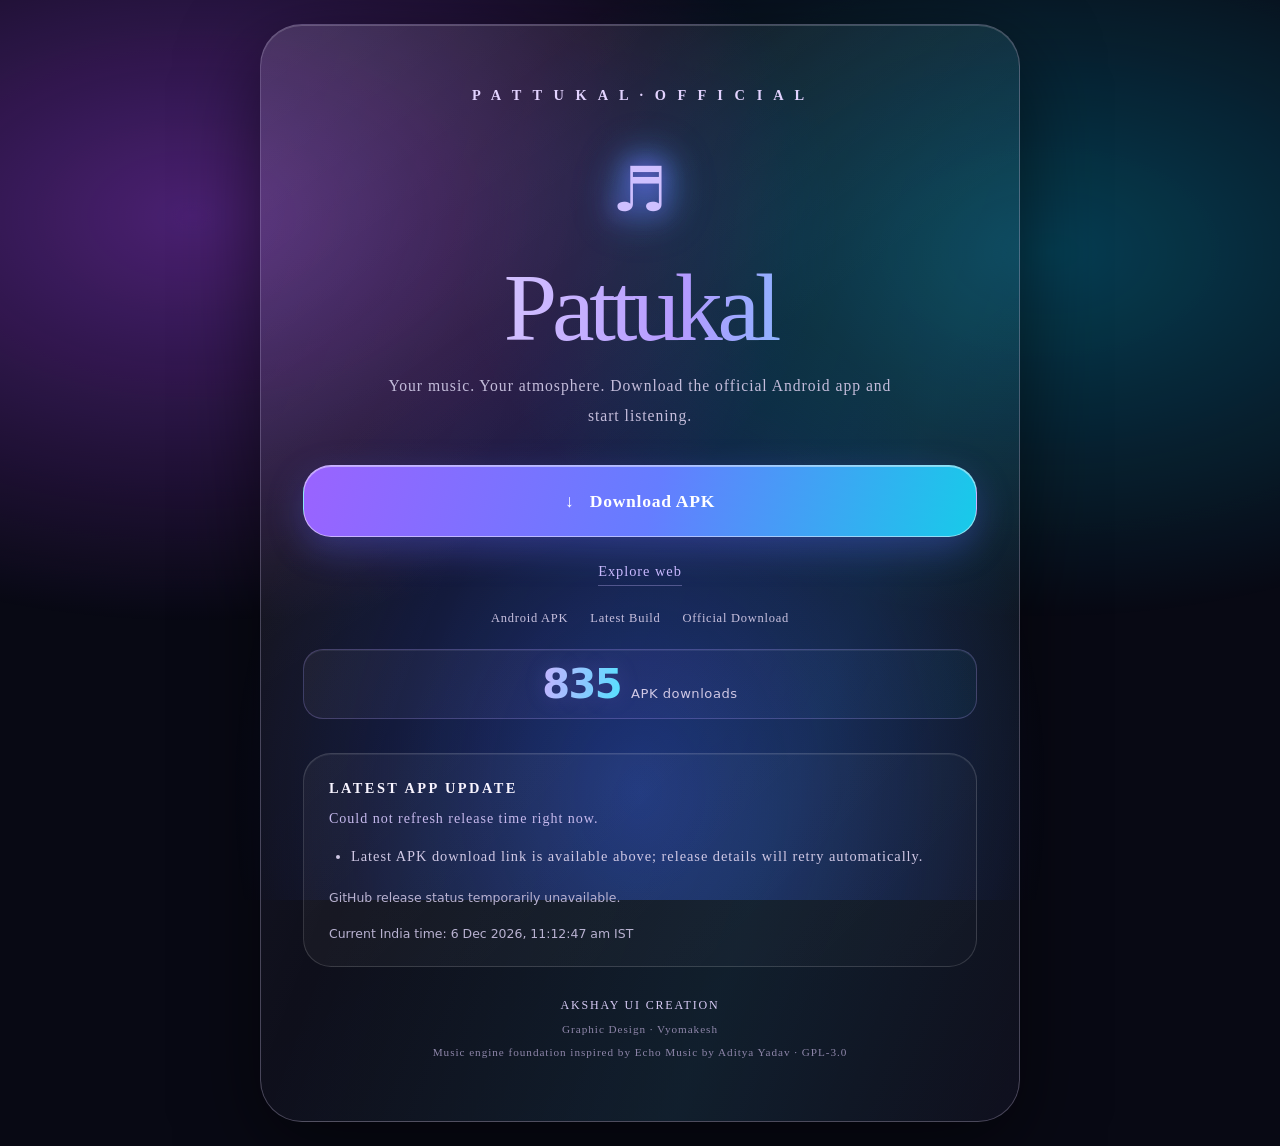
==== commit 6b4eec86: "Update 1 release: what's new text, website counter from 835 with live click updates Co-Authored-By: " ====
--- a/docs/index.html
+++ b/docs/index.html
@@ -21,7 +21,7 @@
 <a class="download" href="https://github.com/T902968/pattukal-listen/releases/download/latest/pattukal.apk">↓ &nbsp; Download APK</a>
 <a class="link" href="./pattukal-official-music-app-download.html">Explore web</a>
 <div class="badges"><span>Android APK</span><span>Latest Build</span><span>Official Download</span></div>
-<div class="download-counter" aria-live="polite"><span class="counter-number" id="download-count">500</span><span class="counter-label">APK downloads</span></div>
+<div class="download-counter" aria-live="polite"><span class="counter-number" id="download-count">835</span><span class="counter-label">APK downloads</span></div>
 <section class="update"><h2>LATEST APP UPDATE</h2><div class="stamp" id="release-time">Loading latest release time…</div><ul id="release-notes"><li>Loading the latest published update notes…</li></ul><div class="meta" id="release-meta">Checking the latest APK from GitHub…</div><div class="meta" id="clock">Current India time: loading…</div></section>
 <div class="foot">AKSHAY UI CREATION</div><div class="subfoot">Graphic Design · Vyomakesh</div><div class="subfoot">Music engine foundation inspired by Echo Music by Aditya Yadav · GPL-3.0</div>
 </div></main>
@@ -29,6 +29,6 @@
 const timeEl=document.getElementById("release-time"),notesEl=document.getElementById("release-notes"),metaEl=document.getElementById("release-meta"),clockEl=document.getElementById("clock"),downloadCountEl=document.getElementById("download-count");
 const timeFmt={dateStyle:"medium",timeStyle:"short",timeZone:"Asia/Kolkata"};
 function tick(){clockEl.textContent="Current India time: "+new Intl.DateTimeFormat("en-IN",{dateStyle:"medium",timeStyle:"medium",timeZone:"Asia/Kolkata"}).format(new Date())+" IST"}tick();setInterval(tick,1000);
-async function refreshRelease(){try{const res=await fetch("https://api.github.com/repos/T902968/pattukal-listen/releases/tags/latest?t="+Date.now(),{cache:"no-store",headers:{"Accept":"application/vnd.github+json"}});if(!res.ok)throw Error("Release API "+res.status);const r=await res.json();const asset=(r.assets||[]).find(x=>x.name==="pattukal.apk");if(downloadCountEl){const actualDownloads=asset&&Number.isFinite(Number(asset.download_count))?Number(asset.download_count):0;const carriedMatch=(r.body||"").match(/Downloads carried:\s*(\d+)/);const carried=carriedMatch?Number(carriedMatch[1]):0;downloadCountEl.textContent=(500+carried+actualDownloads).toLocaleString("en-IN");}const d=r.published_at||r.updated_at||r.created_at;timeEl.textContent=d?"Released "+new Intl.DateTimeFormat("en-IN",timeFmt).format(new Date(d))+" IST":"Release time unavailable";const body=(r.body||"").replace(/\\n/g,"\n").replace(/\r/g,"");const items=["Default font changed"];notesEl.replaceChildren();for(const item of items.slice(0,11)){const li=document.createElement("li");li.textContent=item;notesEl.appendChild(li)}metaEl.textContent="Build "+(r.tag_name||"latest")+" · APK "+(asset?(asset.size/1048576).toFixed(1)+" MB":"details unavailable")+" · Auto-refreshes every minute";}catch(e){timeEl.textContent="Could not refresh release time right now.";notesEl.replaceChildren();const li=document.createElement("li");li.textContent="Latest APK download link is available above; release details will retry automatically.";notesEl.appendChild(li);metaEl.textContent="GitHub release status temporarily unavailable."}}
+let srvTotal=null,pend=0;function showCount(){if(downloadCountEl)downloadCountEl.textContent=((srvTotal===null?835:srvTotal)+pend).toLocaleString("en-IN");}function setServerCount(n){if(srvTotal!==null&&n>srvTotal)pend=Math.max(0,pend-(n-srvTotal));srvTotal=n;showCount();}document.querySelectorAll('a.download').forEach(a=>a.addEventListener('click',()=>{pend++;showCount();setTimeout(refreshRelease,8000);}));async function refreshRelease(){try{const res=await fetch("https://api.github.com/repos/T902968/pattukal-listen/releases/tags/latest?t="+Date.now(),{cache:"no-store",headers:{"Accept":"application/vnd.github+json"}});if(!res.ok)throw Error("Release API "+res.status);const r=await res.json();const asset=(r.assets||[]).find(x=>x.name==="pattukal.apk");if(downloadCountEl){const actualDownloads=asset&&Number.isFinite(Number(asset.download_count))?Number(asset.download_count):0;const carriedMatch=(r.body||"").match(/Downloads carried:\s*(\d+)/);const carried=carriedMatch?Number(carriedMatch[1]):0;setServerCount(813+carried+actualDownloads);}const d=r.published_at||r.updated_at||r.created_at;timeEl.textContent=d?"Released "+new Intl.DateTimeFormat("en-IN",timeFmt).format(new Date(d))+" IST":"Release time unavailable";const body=(r.body||"").replace(/\\n/g,"\n").replace(/\r/g,"");const items=["Performance mode added in Settings for low-end devices", "Karaoke mode added \u2014 still improving the vocal removal", "Player slider changed to a new Wavy animation, plus 4 new slider styles in Settings", "New Home layout; player buttons fixed with no more bugs", "Ambience on/off option added", "Pattukal Taste AI added in the AI hub for smoother, personal tracks", "Play Next bar made lighter and smoother on more devices", "Spotify bugs fixed", "Settings back button bug fixed", "Default font changed"];notesEl.replaceChildren();for(const item of items.slice(0,12)){const li=document.createElement("li");li.textContent=item;notesEl.appendChild(li)}metaEl.textContent="Build "+(r.tag_name||"latest")+" · APK "+(asset?(asset.size/1048576).toFixed(1)+" MB":"details unavailable")+" · Auto-refreshes every minute";}catch(e){timeEl.textContent="Could not refresh release time right now.";notesEl.replaceChildren();const li=document.createElement("li");li.textContent="Latest APK download link is available above; release details will retry automatically.";notesEl.appendChild(li);metaEl.textContent="GitHub release status temporarily unavailable."}}
 refreshRelease();setInterval(refreshRelease,60000);
 </script></body></html>
